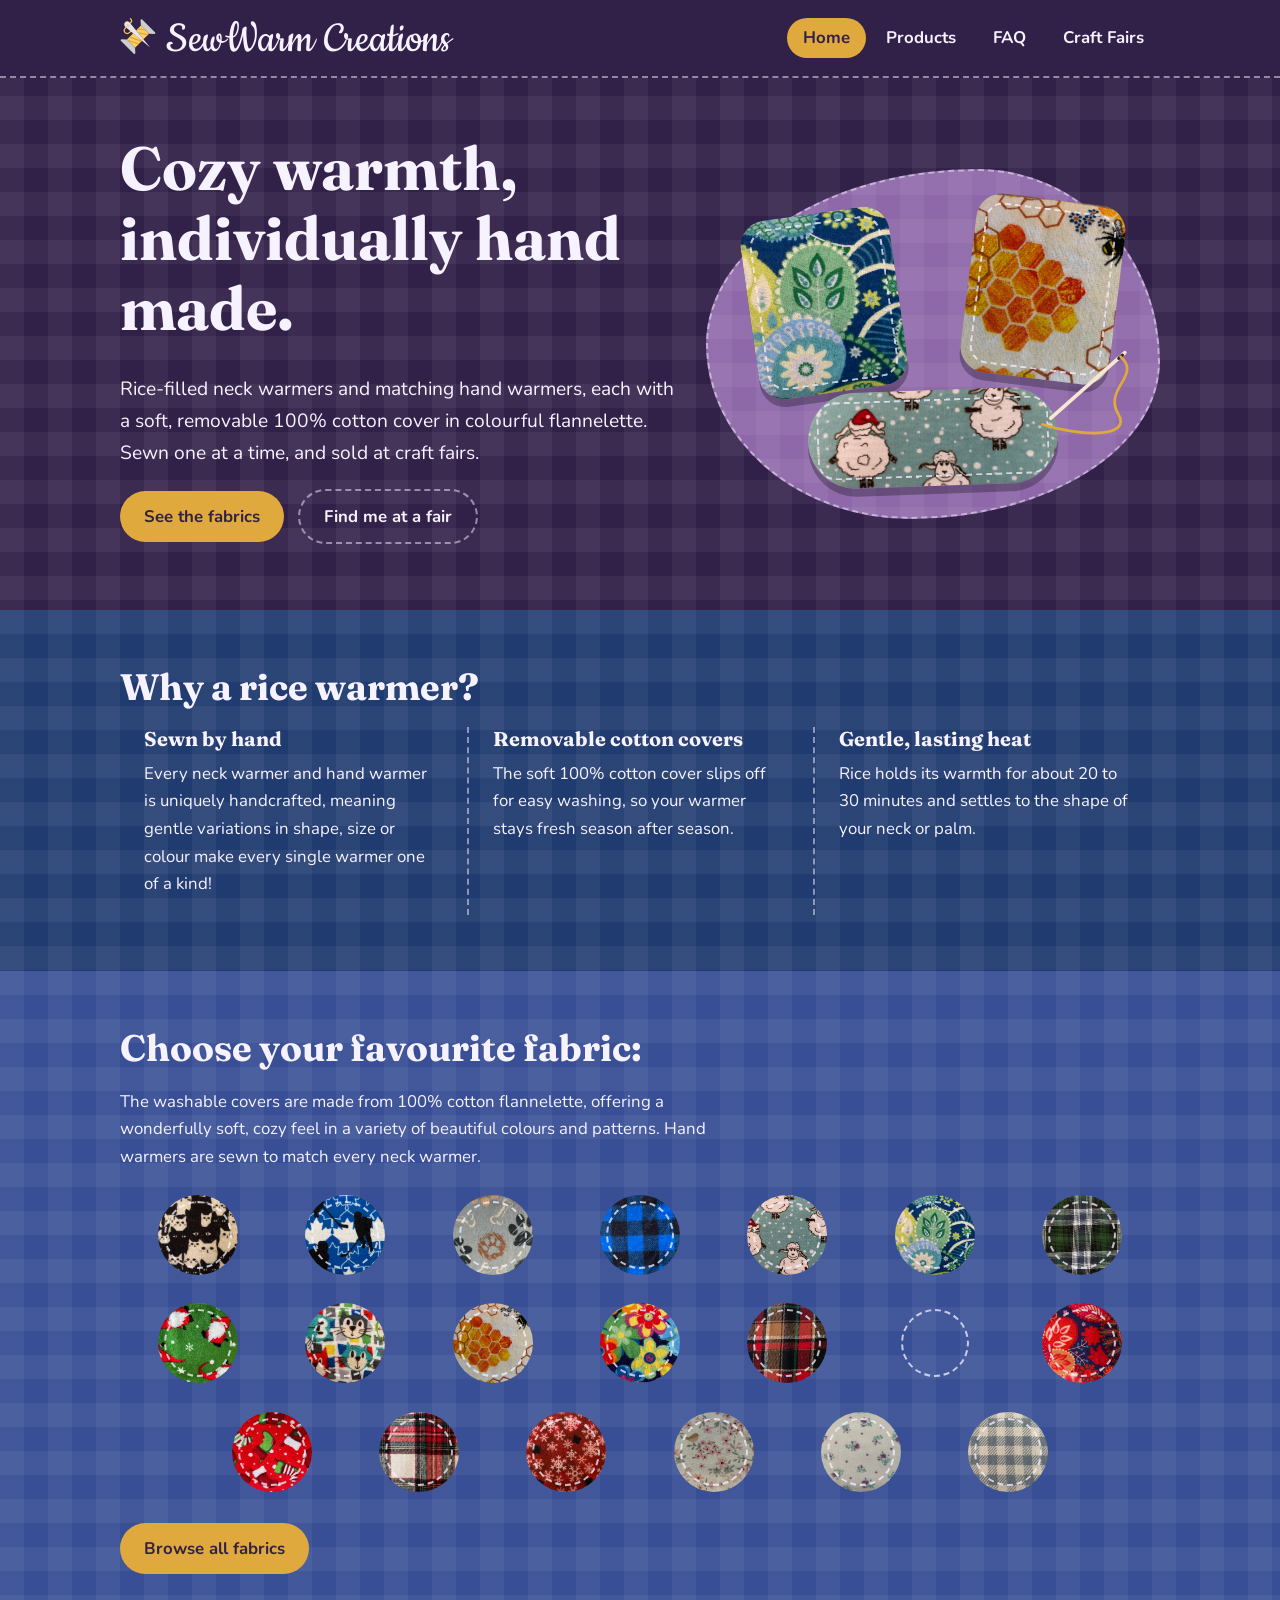
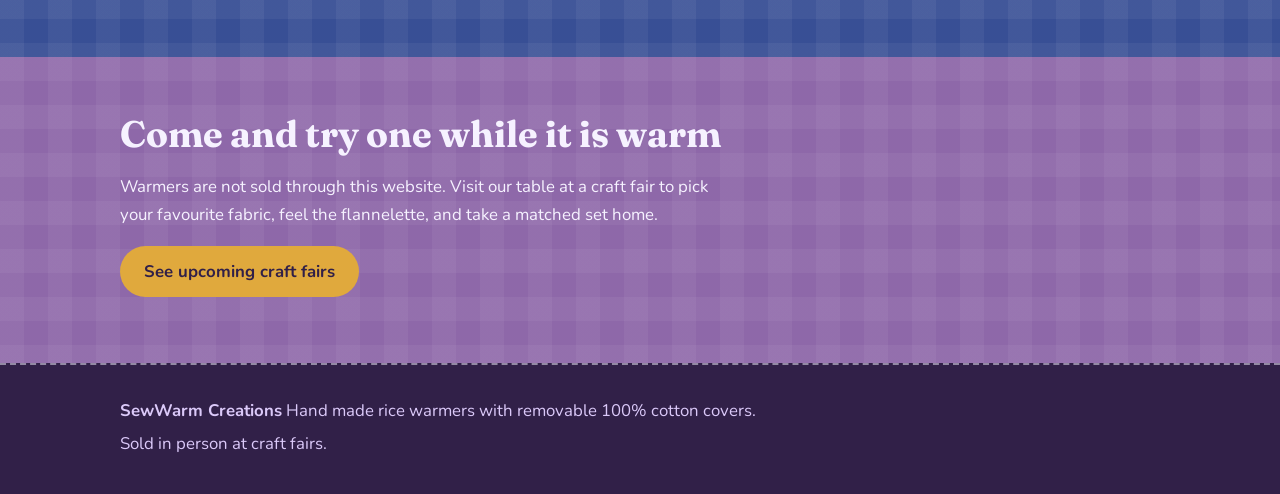
==== index.html @ 92524a3e "Setup" ====
<!DOCTYPE html>
<html lang="en">
<head>
<meta charset="utf-8">
<meta name="viewport" content="width=device-width, initial-scale=1">
<title>SewWarm Creations | Hand Sewn Neck and Hand Warmers</title>
<meta name="description" content="Hand sewn rice-filled neck warmers and matching hand warmers with removable 100% cotton flannelette covers, sold at craft fairs.">
<link rel="preconnect" href="https://fonts.googleapis.com">
<link href="https://fonts.googleapis.com/css2?family=Cookie&family=Fraunces:opsz,wght@9..144,600;9..144,700&family=Nunito:wght@400;600;700&display=swap" rel="stylesheet">
<link rel="stylesheet" href="styles.css">
</head>
<body>
<header><div class="wrap">
  <a class="brand" href="index.html"><i></i>SewWarm Creations</a>
  <nav aria-label="Main">
    <a href="index.html" aria-current="page">Home</a><a href="products.html">Products</a><a href="faq.html">FAQ</a><a href="fairs.html">Craft Fairs</a>
  </nav>
</div></header>

<main>
  <div class="wrap hero">
    <div>
      <h1>Cozy warmth, individually hand made.</h1>
      <p class="lead">Rice-filled neck warmers and matching hand warmers, each with a soft, removable 100% cotton cover in colourful flannelette. Sewn one at a time, and sold at craft fairs.</p>
      <a class="btn" href="products.html">See the fabrics</a>
      <a class="btn alt" href="fairs.html">Find me at a fair</a>
    </div>
    <div class="cluster" aria-hidden="true">
      <div class="bag f-floral p1"></div>
      <div class="bag f-plaid p2"></div>
      <div class="bag f-gingham p3"></div>
      <svg class="needle" viewBox="0 0 120 120"><line x1="28" y1="100" x2="98" y2="18" stroke="#f6e7d2" stroke-width="4" stroke-linecap="round"/><ellipse cx="94" cy="23" rx="2" ry="4.5" transform="rotate(40 94 23)" fill="#33201f"/><path d="M94 23C120 40 80 60 100 85S60 115 20 108" fill="none" stroke="#e0a93d" stroke-width="3" stroke-linecap="round"/></svg>
    </div>
  </div>

  <div class="band a"><div class="wrap">
    <h2>Why a rice warmer?</h2>
    <div class="cols">
      <div><h3>Sewn by hand</h3><p>Every neck warmer and hand warmer is uniquely handcrafted, meaning gentle variations in shape, size or colour make every single warmer one of a kind!</p></div>
      <div><h3>Removable cotton covers</h3><p>The soft 100% cotton cover slips off for easy washing, so your warmer stays fresh season after season.</p></div>
      <div><h3>Gentle, lasting heat</h3><p>Rice holds its warmth for about 20 to 30 minutes and settles to the shape of your neck or palm.</p></div>
    </div>
  </div></div>

  <div class="band b"><div class="wrap">
    <h2>Choose your favourite fabric:</h2>
    <p>The washable covers are made from 100% cotton flannelette, offering a wonderfully soft, cozy feel in a variety of beautiful colours and patterns. Hand warmers are sewn to match every neck warmer.</p>
    <ul class="swatches">
      <li><div class="sw" style="background-image: url('images/product/Black_White_Cats/Black_White_Cats_Pattern.JPEG')"></div></li>
      <li><div class="sw" style="background-image: url('images/product/Blue_Canada_Hockey/Blue_Canada_Hockey_Pattern.JPEG')"></div></li>
      <li><div class="sw" style="background-image: url('images/product/Blue_Dog_Prints/Blue_Dog_Prints_Pattern.JPEG')"></div></li>
      <li><div class="sw" style="background-image: url('images/product/Blue_Plaid/Blue_Plaid_Pattern.JPEG')"></div></li>
      <li><div class="sw" style="background-image: url('images/product/Christmas_Sheep/Christmas_Sheep_Pattern.JPEG')"></div></li>
      <li><div class="sw" style="background-image: url('images/product/Green_Floral_Paisley/Green_Floral_Paisley_Pattern.JPEG')"></div></li>
      <li><div class="sw" style="background-image: url('images/product/Green_Plaid/Green_Plaid_Pattern.JPEG')"></div></li>
      <li><div class="sw" style="background-image: url('images/product/Green_Santa_Gnomes/Green_Santa_Gnomes_Pattern.JPEG')"></div></li>
      <li><div class="sw" style="background-image: url('images/product/Grid_Cats/Grid_Cats_Pattern.JPEG')"></div></li>
      <li><div class="sw" style="background-image: url('images/product/Honeycomb_Bees/Honeycomb_Bees_Pattern.JPEG')"></div></li>
      <li><div class="sw" style="background-image: url('images/product/Rainbow_Flowers/Rainbow_Flowers_Pattern.JPEG')"></div></li>
      <li><div class="sw" style="background-image: url('images/product/Red_Black_Plaid/Red_Black_Plaid_Pattern.JPEG')"></div></li>
      <li><div class="sw" style="background-image: url('images/product/Red_Canada_Hockey/Red_Canada_Hockey_Pattern.JPEG')"></div></li>
      <li><div class="sw" style="background-image: url('images/product/Red_Floral_Paisley/Red_Floral_Paisley_Pattern.JPEG')"></div></li>
      <li><div class="sw" style="background-image: url('images/product/Red_Stockings/Red_Stockings_Pattern.JPEG')"></div></li>
      <li><div class="sw" style="background-image: url('images/product/Red_White_Plaid/Red_White_Plaid_Pattern.JPEG')"></div></li>
      <li><div class="sw" style="background-image: url('images/product/Red_White_Snowflakes/Red_White_Snowflakes_Pattern.JPEG')"></div></li>
      <li><div class="sw" style="background-image: url('images/product/Small_Pink_Flowers_Bird/Small_Pink_Flowers_Bird_Pattern.JPEG')"></div></li>
      <li><div class="sw" style="background-image: url('images/product/Small_Purple_Flowers/Small_Purple_Flowers_Pattern.JPEG')"></div></li>
      <li><div class="sw" style="background-image: url('images/product/White_Checkered/White_Checkered_Pattern.JPEG')"></div></li>
    </ul>
    <p style="margin-top:1.5rem"><a class="btn" href="products.html">Browse all fabrics</a></p>
  </div></div>

  <div class="band c"><div class="wrap">
    <h2>Come and try one while it is warm</h2>
    <p>Warmers are not sold through this website. Visit our table at a craft fair to pick your favourite fabric, feel the flannelette, and take a matched set home.</p>
    <a class="btn" href="fairs.html">See upcoming craft fairs</a>
  </div></div>
</main>

<footer><div class="wrap">
  <p><strong>SewWarm Creations</strong> Hand made rice warmers with removable 100% cotton covers.</p>
  <p>Sold in person at craft fairs.</p>
</div></footer>
</body>
</html>
---- styles.css ----
/* SewWarm Creations: shared styles. Gingham background, stitched edges, warm dark palette. */
:root {
  --bg: #312048;
  --ink: #f6f2ff;
  --muted: #dbc9f9;
  --paper: #dbc9f9;
  --ink-d: #312048;
  --rust: #384f95;
  --mustard: #e0a93d;
  --plum: #203b6f;
  --forest: #384f95;
  --teal: #203b6f;
  --rose: #bc7ebf;
  --stitch: rgba(246, 242, 255, .5);
  --stitch-d: rgba(49, 32, 72, .45);
  --btn: #e0a93d;
  --btn-ink: #312048;
  --flower: url("data:image/svg+xml,%3Csvg xmlns='http://www.w3.org/2000/svg' viewBox='0 0 40 40'%3E%3Cg fill='%23f4b896'%3E%3Ccircle cx='20' cy='9' r='6'/%3E%3Ccircle cx='31' cy='17' r='6'/%3E%3Ccircle cx='27' cy='30' r='6'/%3E%3Ccircle cx='13' cy='30' r='6'/%3E%3Ccircle cx='9' cy='17' r='6'/%3E%3C/g%3E%3Ccircle cx='20' cy='20' r='4.5' fill='%23e0a93d'/%3E%3C/svg%3E");
}

*,
*::before,
*::after {
  box-sizing: border-box
}

html {
  scroll-behavior: smooth
}

body {
  margin: 0;
  color: var(--ink);
  font: 400 1.05rem/1.65 Nunito, system-ui, sans-serif;
  background-color: var(--bg);
  background-image: linear-gradient(90deg, rgba(246, 242, 255, .05) 50%, transparent 50%), linear-gradient(rgba(246, 242, 255, .05) 50%, transparent 50%);
  background-size: 48px 48px
}

h1,
h2,
h3 {
  font-family: Fraunces, Georgia, serif;
  line-height: 1.15;
  margin: 0 0 .5em;
  font-weight: 700
}

h1 {
  font-size: clamp(2.3rem, 6vw, 3.8rem)
}

h2 {
  font-size: clamp(1.6rem, 3.5vw, 2.3rem)
}

h3 {
  font-size: 1.25rem
}

p {
  margin: 0 0 1em;
  max-width: 62ch
}

a {
  color: inherit
}

a:focus-visible,
summary:focus-visible {
  outline: 3px solid var(--btn);
  outline-offset: 3px;
  border-radius: 6px
}

.wrap {
  max-width: 1080px;
  margin: 0 auto;
  padding: 0 1.25rem
}

.band {
  padding: 3.5rem 0
}

.a {
  background-color: #203b6f
}

.b {
  background-color: #384f95
}

.c {
  background-color: #8e68a9
}

.d {
  background-color: #203b6f
}

.e {
  background-color: #384f95
}

.band,
.cluster {
  background-image: linear-gradient(90deg, rgba(246, 242, 255, .05) 50%, transparent 50%), linear-gradient(rgba(246, 242, 255, .05) 50%, transparent 50%);
  background-size: 48px 48px
}

.lead {
  font-size: 1.2rem
}

.note {
  font-size: .95rem;
  color: var(--muted)
}

/* header, footer */
header {
  position: sticky;
  top: 0;
  z-index: 5;
  background-color: var(--bg);
  border-bottom: 2px dashed var(--stitch)
}

header .wrap {
  display: flex;
  flex-wrap: wrap;
  align-items: center;
  justify-content: space-between;
  gap: .5rem 1.5rem;
  padding-top: .8rem;
  padding-bottom: .8rem
}

.brand {
  font: 400 2.975rem/1 Cookie, cursive;
  text-decoration: none;
  display: flex;
  align-items: center;
  gap: .6rem;
  padding-top: 3px;
  transform: translateY(0px); /* moves logo text up and down in header */
}

.brand i {
  width: 36px;
  height: 36px;
  background: url("images/thread-material.svg") center/contain no-repeat;
  display: block;
  flex: 0 0 36px;
  transform: translateY(-4px); /* moves thread pic up and down in header */
}

nav {
  display: flex;
  flex-wrap: wrap;
  gap: .3rem
}

nav a {
  text-decoration: none;
  font-weight: 700;
  padding: .4rem 1rem;
  border-radius: 999px
}

nav a:hover {
  background: rgba(246, 242, 255, .12)
}

nav a[aria-current="page"] {
  background: var(--mustard);
  color: var(--btn-ink)
}

footer {
  border-top: 2px dashed var(--stitch);
  padding: 2rem 0;
  color: var(--muted);
  background-color: var(--bg)
}

footer p {
  margin: 0 0 .3em;
  max-width: none
}

/* buttons */
.btn {
  display: inline-block;
  text-decoration: none;
  font-weight: 700;
  padding: .75rem 1.5rem;
  border-radius: 999px;
  background: var(--btn);
  color: var(--btn-ink);
  margin: 0 .6rem .6rem 0
}

.btn:hover {
  background: #efbb55
}

.btn.alt {
  background: transparent;
  color: var(--ink);
  border: 2px dashed var(--stitch)
}

/* fabric patterns */
.f-floral {
  background: url("images/product/Green_Floral_Paisley/Green_Floral_Paisley_Pattern.JPEG") center/cover no-repeat
}

.f-plaid {
  background: url("images/product/Honeycomb_Bees/Honeycomb_Bees_Pattern.JPEG") center/cover no-repeat
}

.f-gingham {
  background: url("images/product/Christmas_Sheep/Christmas_Sheep_Pattern.JPEG") center/cover no-repeat
}

.f-bloom {
  background: url("images/product/Small_Pink_Flowers_Bird/Small_Pink_Flowers_Bird_Pattern_1.JPEG") center/cover no-repeat
}

.f-stripe {
  background: url("images/product/Red_White_Plaid/Red_White_Plaid_Pattern_1.JPEG") center/cover no-repeat
}

.f-dots {
  background: url("images/product/Blue_Dog_Prints/Blue_Dog_Prints_Pattern.JPEG") center/cover no-repeat
}

/* sewn bags: the stitched edge is the repeated motif */
.bag {
  position: relative;
  border-radius: 26px;
  box-shadow: 0 8px 0 rgba(0, 0, 0, .28)
}

.bag::after {
  content: "";
  position: absolute;
  inset: 9px;
  border: 2px dashed rgba(246, 242, 255, .75);
  border-radius: 18px
}

/* home hero */
.hero {
  display: grid;
  grid-template-columns: 1.1fr .9fr;
  gap: 2rem;
  align-items: center;
  padding: 3.5rem 1.25rem
}

.cluster {
  position: relative;
  height: 350px;
  background-color: #8e68a9;
  border: 2px dashed var(--stitch);
  border-radius: 60% 40% 55% 45%/50% 55% 45% 50%
}

.cluster .bag {
  position: absolute
}

.p1 {
  width: 150px;
  height: 180px;
  left: 9%;
  top: 12%;
  transform: rotate(-8deg)
}

.p2 {
  width: 150px;
  height: 180px;
  right: 9%;
  top: 8%;
  transform: rotate(7deg)
}

.p3 {
  width: 250px;
  height: 96px;
  left: 50%;
  bottom: 9%;
  margin-left: -125px;
  transform: rotate(-2deg);
  border-radius: 48px
}

.needle {
  position: absolute;
  right: 4%;
  bottom: 22%;
  width: 110px;
  transform: rotate(8deg)
}

.cols {
  display: grid;
  grid-template-columns: repeat(auto-fit, minmax(230px, 1fr))
}

.cols>div {
  padding: 0 1.5rem
}

.cols>div+div {
  border-left: 2px dashed var(--stitch)
}

.swatches {
  display: flex;
  flex-wrap: wrap;
  justify-content: center;
  gap: 1.4rem;
  margin: 1.5rem 0 0;
  padding: 0;
  list-style: none
}

.swatches li {
  flex: 0 1 125px;
  max-width: 125px;
  text-align: center;
  font-size: .9rem;
  font-weight: 600
}

.sw {
  width: 80px;
  height: 80px;
  border-radius: 50%;
  position: relative;
  margin: 0 auto .4rem;
  background-position: center;
  background-size: cover;
  background-repeat: no-repeat
}

.sw::after {
  content: "";
  position: absolute;
  inset: 6px;
  border: 2px dashed rgba(246, 242, 255, .75);
  border-radius: 50%
}

/* products */
.grid {
  display: grid;
  grid-template-columns: repeat(auto-fit, minmax(270px, 1fr));
  gap: 1.6rem;
  padding: 2.5rem 0 3.5rem
}

.card {
  background: var(--paper);
  color: var(--ink-d);
  border: 2px dashed var(--stitch-d);
  border-radius: 20px;
  overflow: hidden;
  display: flex;
  flex-direction: column
}

.fab {
  padding: 1rem;
  background-position: center;
  background-size: cover;
  background-repeat: no-repeat
}

.slots {
  display: grid;
  grid-template-columns: repeat(auto-fit, minmax(110px, 1fr));
  gap: .7rem
}

.slot {
  aspect-ratio: 1;
  background: var(--paper);
  border: 2px dashed var(--stitch-d);
  border-radius: 14px;
  display: grid;
  place-items: center;
  text-align: center;
  padding: .4rem;
  font-size: .85rem;
  font-weight: 700;
  overflow: hidden;
  color: var(--ink);
  text-shadow: 0 1px 4px #000, 0 0 8px #000;
  background-position: center;
  background-size: cover;
  background-repeat: no-repeat
}

.slot img {
  width: 100%;
  height: 100%;
  object-fit: cover;
  display: block
}

.card .body {
  padding: 1rem 1.3rem 1.3rem
}

.card .body p {
  margin: 0
}

/* fairs */
.fairs {
  list-style: none;
  margin: 0;
  padding: 2.5rem 0 3rem;
  display: grid;
  gap: 1.1rem
}

.fair {
  display: grid;
  grid-template-columns: 90px 1fr auto;
  gap: 1.3rem;
  align-items: center;
  background: var(--paper);
  color: var(--ink-d);
  border: 2px dashed var(--stitch-d);
  border-radius: 20px;
  padding: 1.1rem 1.3rem
}

.fair h3 {
  margin: 0 0 .2em
}

.fair p {
  margin: 0
}

.fair .note {
  color: #203b6f
}

.fair.next {
  border-style: solid;
  border-color: var(--rust)
}

.date {
  background: var(--c);
  color: var(--ink);
  border-radius: 18px;
  text-align: center;
  padding: .6rem 0;
  font-weight: 700;
  line-height: 1.2
}

.date b {
  display: block;
  font: 700 2rem Fraunces, Georgia, serif
}

.badge {
  background: var(--mustard);
  color: var(--btn-ink);
  font-weight: 700;
  border-radius: 999px;
  padding: .25rem .9rem;
  font-size: .9rem
}

/* FAQ + care */
.steps {
  counter-reset: s;
  display: grid;
  grid-template-columns: repeat(auto-fit, minmax(230px, 1fr));
  gap: 1.5rem;
  list-style: none;
  padding: 0;
  margin: 1.5rem 0 1rem
}

.steps li {
  counter-increment: s;
  padding-left: 3.2rem;
  position: relative
}

.steps li::before {
  content: counter(s);
  position: absolute;
  left: 0;
  top: 0;
  width: 2.4rem;
  height: 2.4rem;
  border-radius: 50%;
  background: var(--mustard);
  color: var(--btn-ink);
  display: grid;
  place-items: center;
  font: 700 1.1rem Fraunces, Georgia, serif
}

.faq {
  padding: 2.5rem 0 3.5rem;
  max-width: 780px
}

details {
  background: var(--paper);
  color: var(--ink-d);
  border: 2px dashed var(--stitch-d);
  border-radius: 16px;
  margin-bottom: .8rem
}

summary {
  cursor: pointer;
  font-weight: 700;
  padding: 1rem 1.3rem;
  list-style: none;
  display: flex;
  justify-content: space-between;
  gap: 1rem
}

summary::-webkit-details-marker {
  display: none
}

summary::after {
  content: "+";
  font: 700 1.4rem/1 Fraunces, Georgia, serif;
  color: var(--rust)
}

details[open] summary::after {
  content: "\2013"
}

details p {
  padding: 0 1.3rem 1rem;
  margin: 0
}

@media(max-width:700px) {
  .hero {
    grid-template-columns: 1fr
  }

  .cols>div {
    padding: 1rem 0
  }

  .cols>div+div {
    border-left: 0;
    border-top: 2px dashed var(--stitch)
  }

  .fair {
    grid-template-columns: 76px 1fr
  }

  .badge {
    grid-column: 2;
    justify-self: start
  }
}
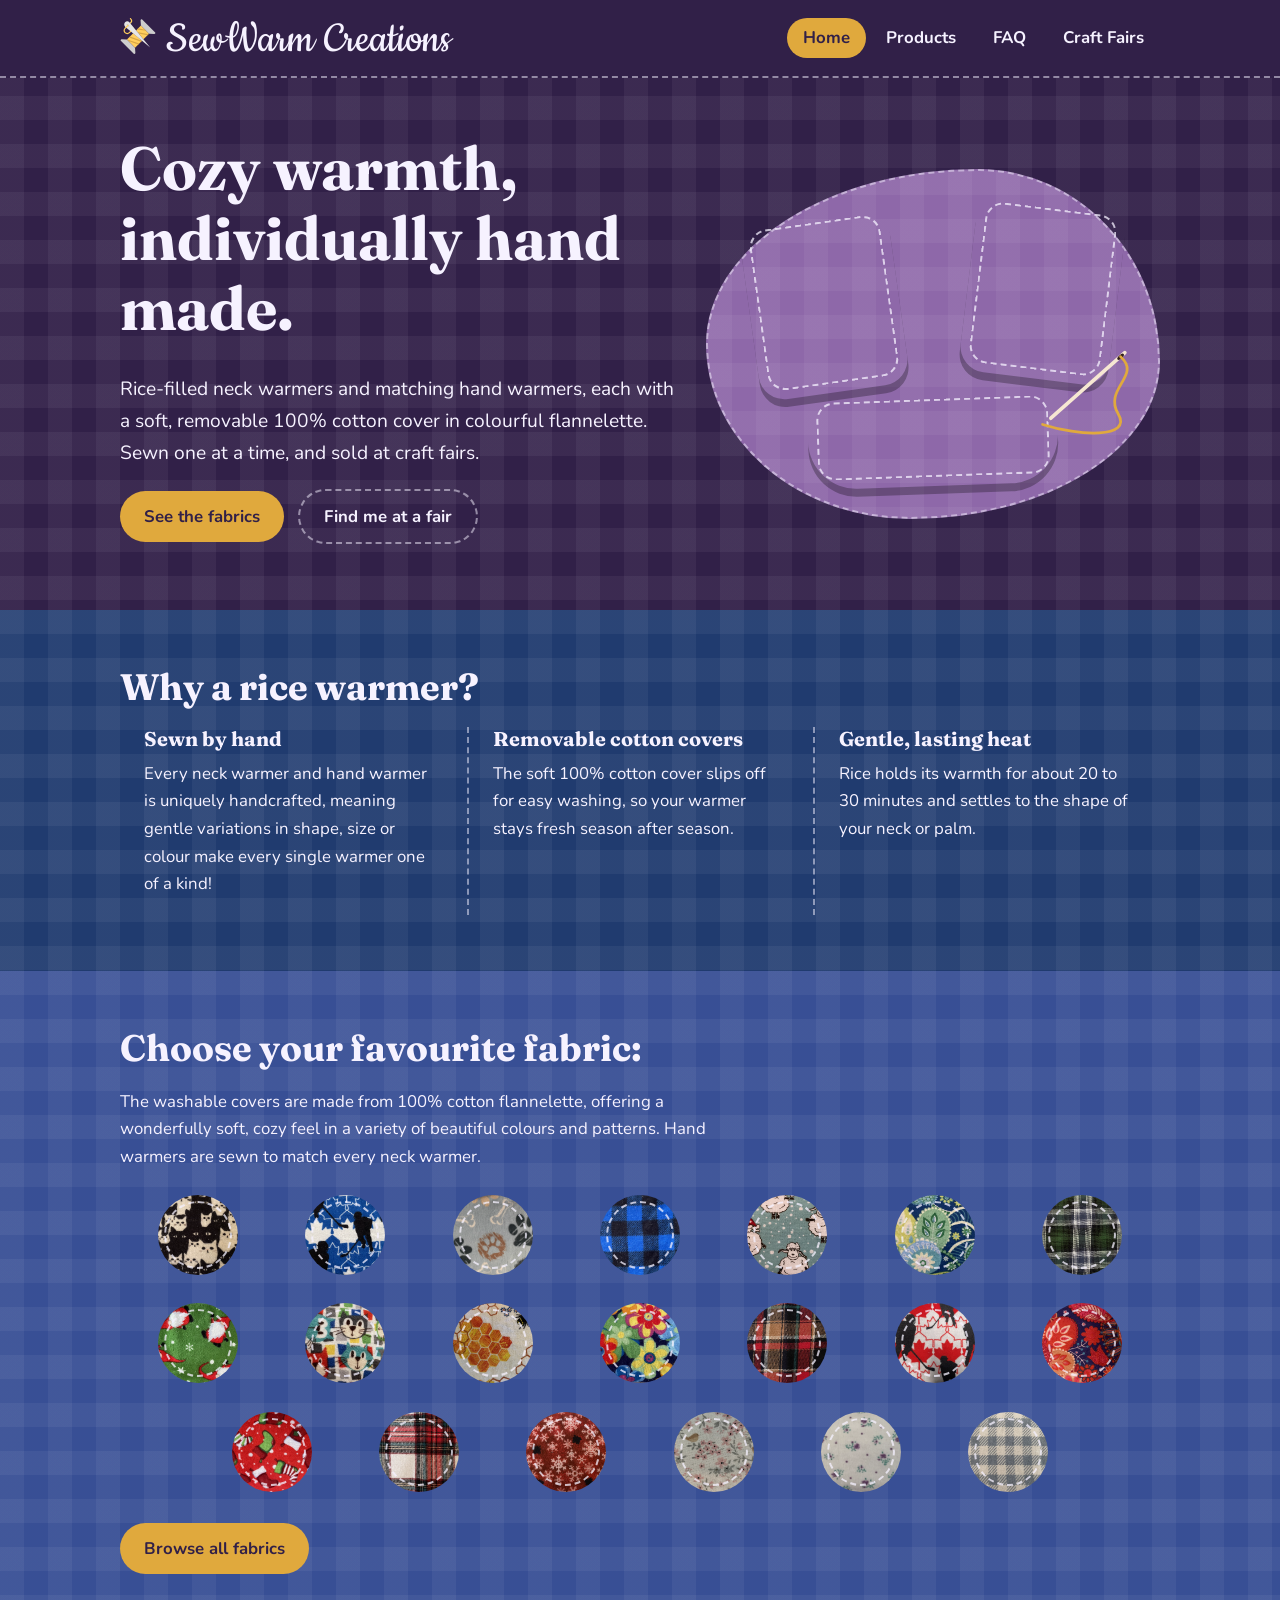
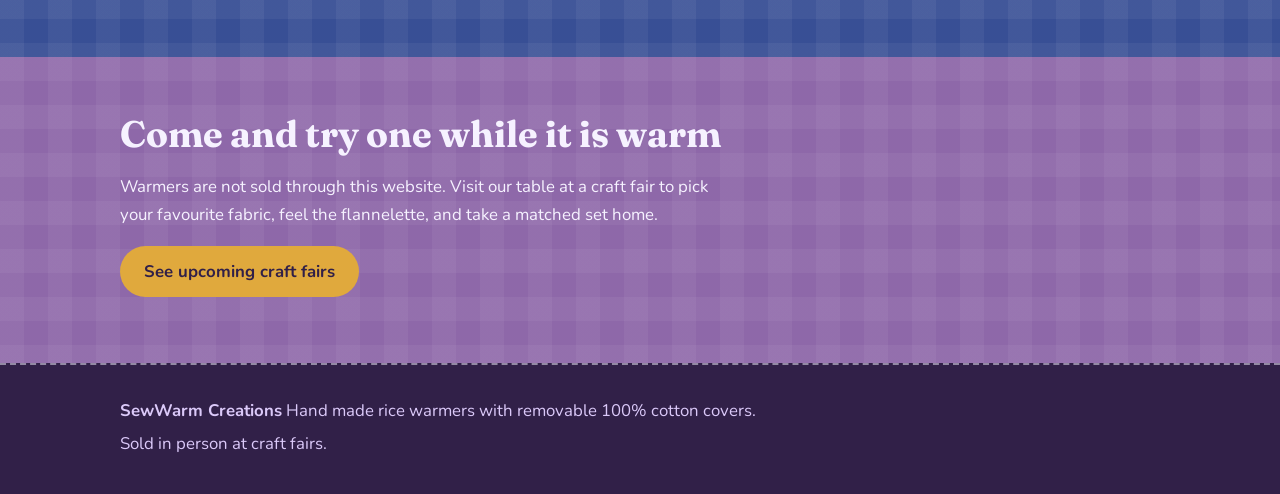
==== commit 291d6a79: "Change image properties for faster website loading" ====
--- a/index.html
+++ b/index.html
@@ -46,26 +46,26 @@
     <h2>Choose your favourite fabric:</h2>
     <p>The washable covers are made from 100% cotton flannelette, offering a wonderfully soft, cozy feel in a variety of beautiful colours and patterns. Hand warmers are sewn to match every neck warmer.</p>
     <ul class="swatches">
-      <li><div class="sw" style="background-image: url('images/product/Black_White_Cats/Black_White_Cats_Pattern.JPEG')"></div></li>
-      <li><div class="sw" style="background-image: url('images/product/Blue_Canada_Hockey/Blue_Canada_Hockey_Pattern.JPEG')"></div></li>
-      <li><div class="sw" style="background-image: url('images/product/Blue_Dog_Prints/Blue_Dog_Prints_Pattern.JPEG')"></div></li>
-      <li><div class="sw" style="background-image: url('images/product/Blue_Plaid/Blue_Plaid_Pattern.JPEG')"></div></li>
-      <li><div class="sw" style="background-image: url('images/product/Christmas_Sheep/Christmas_Sheep_Pattern.JPEG')"></div></li>
-      <li><div class="sw" style="background-image: url('images/product/Green_Floral_Paisley/Green_Floral_Paisley_Pattern.JPEG')"></div></li>
-      <li><div class="sw" style="background-image: url('images/product/Green_Plaid/Green_Plaid_Pattern.JPEG')"></div></li>
-      <li><div class="sw" style="background-image: url('images/product/Green_Santa_Gnomes/Green_Santa_Gnomes_Pattern.JPEG')"></div></li>
-      <li><div class="sw" style="background-image: url('images/product/Grid_Cats/Grid_Cats_Pattern.JPEG')"></div></li>
-      <li><div class="sw" style="background-image: url('images/product/Honeycomb_Bees/Honeycomb_Bees_Pattern.JPEG')"></div></li>
-      <li><div class="sw" style="background-image: url('images/product/Rainbow_Flowers/Rainbow_Flowers_Pattern.JPEG')"></div></li>
-      <li><div class="sw" style="background-image: url('images/product/Red_Black_Plaid/Red_Black_Plaid_Pattern.JPEG')"></div></li>
-      <li><div class="sw" style="background-image: url('images/product/Red_Canada_Hockey/Red_Canada_Hockey_Pattern.JPEG')"></div></li>
-      <li><div class="sw" style="background-image: url('images/product/Red_Floral_Paisley/Red_Floral_Paisley_Pattern.JPEG')"></div></li>
-      <li><div class="sw" style="background-image: url('images/product/Red_Stockings/Red_Stockings_Pattern.JPEG')"></div></li>
-      <li><div class="sw" style="background-image: url('images/product/Red_White_Plaid/Red_White_Plaid_Pattern.JPEG')"></div></li>
-      <li><div class="sw" style="background-image: url('images/product/Red_White_Snowflakes/Red_White_Snowflakes_Pattern.JPEG')"></div></li>
-      <li><div class="sw" style="background-image: url('images/product/Small_Pink_Flowers_Bird/Small_Pink_Flowers_Bird_Pattern.JPEG')"></div></li>
-      <li><div class="sw" style="background-image: url('images/product/Small_Purple_Flowers/Small_Purple_Flowers_Pattern.JPEG')"></div></li>
-      <li><div class="sw" style="background-image: url('images/product/White_Checkered/White_Checkered_Pattern.JPEG')"></div></li>
+      <li><div class="sw" style="background-image: url('images/product/Black_White_Cats/Black_White_Cats_Pattern.webp')"></div></li>
+      <li><div class="sw" style="background-image: url('images/product/Blue_Canada_Hockey/Blue_Canada_Hockey_Pattern.webp')"></div></li>
+      <li><div class="sw" style="background-image: url('images/product/Blue_Dog_Prints/Blue_Dog_Prints_Pattern.webp')"></div></li>
+      <li><div class="sw" style="background-image: url('images/product/Blue_Plaid/Blue_Plaid_Pattern.webp')"></div></li>
+      <li><div class="sw" style="background-image: url('images/product/Christmas_Sheep/Christmas_Sheep_Pattern.webp')"></div></li>
+      <li><div class="sw" style="background-image: url('images/product/Green_Floral_Paisley/Green_Floral_Paisley_Pattern.webp')"></div></li>
+      <li><div class="sw" style="background-image: url('images/product/Green_Plaid/Green_Plaid_Pattern.webp')"></div></li>
+      <li><div class="sw" style="background-image: url('images/product/Green_Santa_Gnomes/Green_Santa_Gnomes_Pattern.webp')"></div></li>
+      <li><div class="sw" style="background-image: url('images/product/Grid_Cats/Grid_Cats_Pattern.webp')"></div></li>
+      <li><div class="sw" style="background-image: url('images/product/Honeycomb_Bees/Honeycomb_Bees_Pattern.webp')"></div></li>
+      <li><div class="sw" style="background-image: url('images/product/Rainbow_Flowers/Rainbow_Flowers_Pattern.webp')"></div></li>
+      <li><div class="sw" style="background-image: url('images/product/Red_Black_Plaid/Red_Black_Plaid_Pattern.webp')"></div></li>
+      <li><div class="sw" style="background-image: url('images/product/Red_Canada_Hockey/Red_Canada_Hockey_Pattern.webp')"></div></li>
+      <li><div class="sw" style="background-image: url('images/product/Red_Floral_Paisley/Red_Floral_Paisley_Pattern.webp')"></div></li>
+      <li><div class="sw" style="background-image: url('images/product/Red_Stockings/Red_Stockings_Pattern.webp')"></div></li>
+      <li><div class="sw" style="background-image: url('images/product/Red_White_Plaid/Red_White_Plaid_Pattern.webp')"></div></li>
+      <li><div class="sw" style="background-image: url('images/product/Red_White_Snowflakes/Red_White_Snowflakes_Pattern.webp')"></div></li>
+      <li><div class="sw" style="background-image: url('images/product/Small_Pink_Flowers_Bird/Small_Pink_Flowers_Bird_Pattern.webp')"></div></li>
+      <li><div class="sw" style="background-image: url('images/product/Small_Purple_Flowers/Small_Purple_Flowers_Pattern.webp')"></div></li>
+      <li><div class="sw" style="background-image: url('images/product/White_Checkered/White_Checkered_Pattern.webp')"></div></li>
     </ul>
     <p style="margin-top:1.5rem"><a class="btn" href="products.html">Browse all fabrics</a></p>
   </div></div>
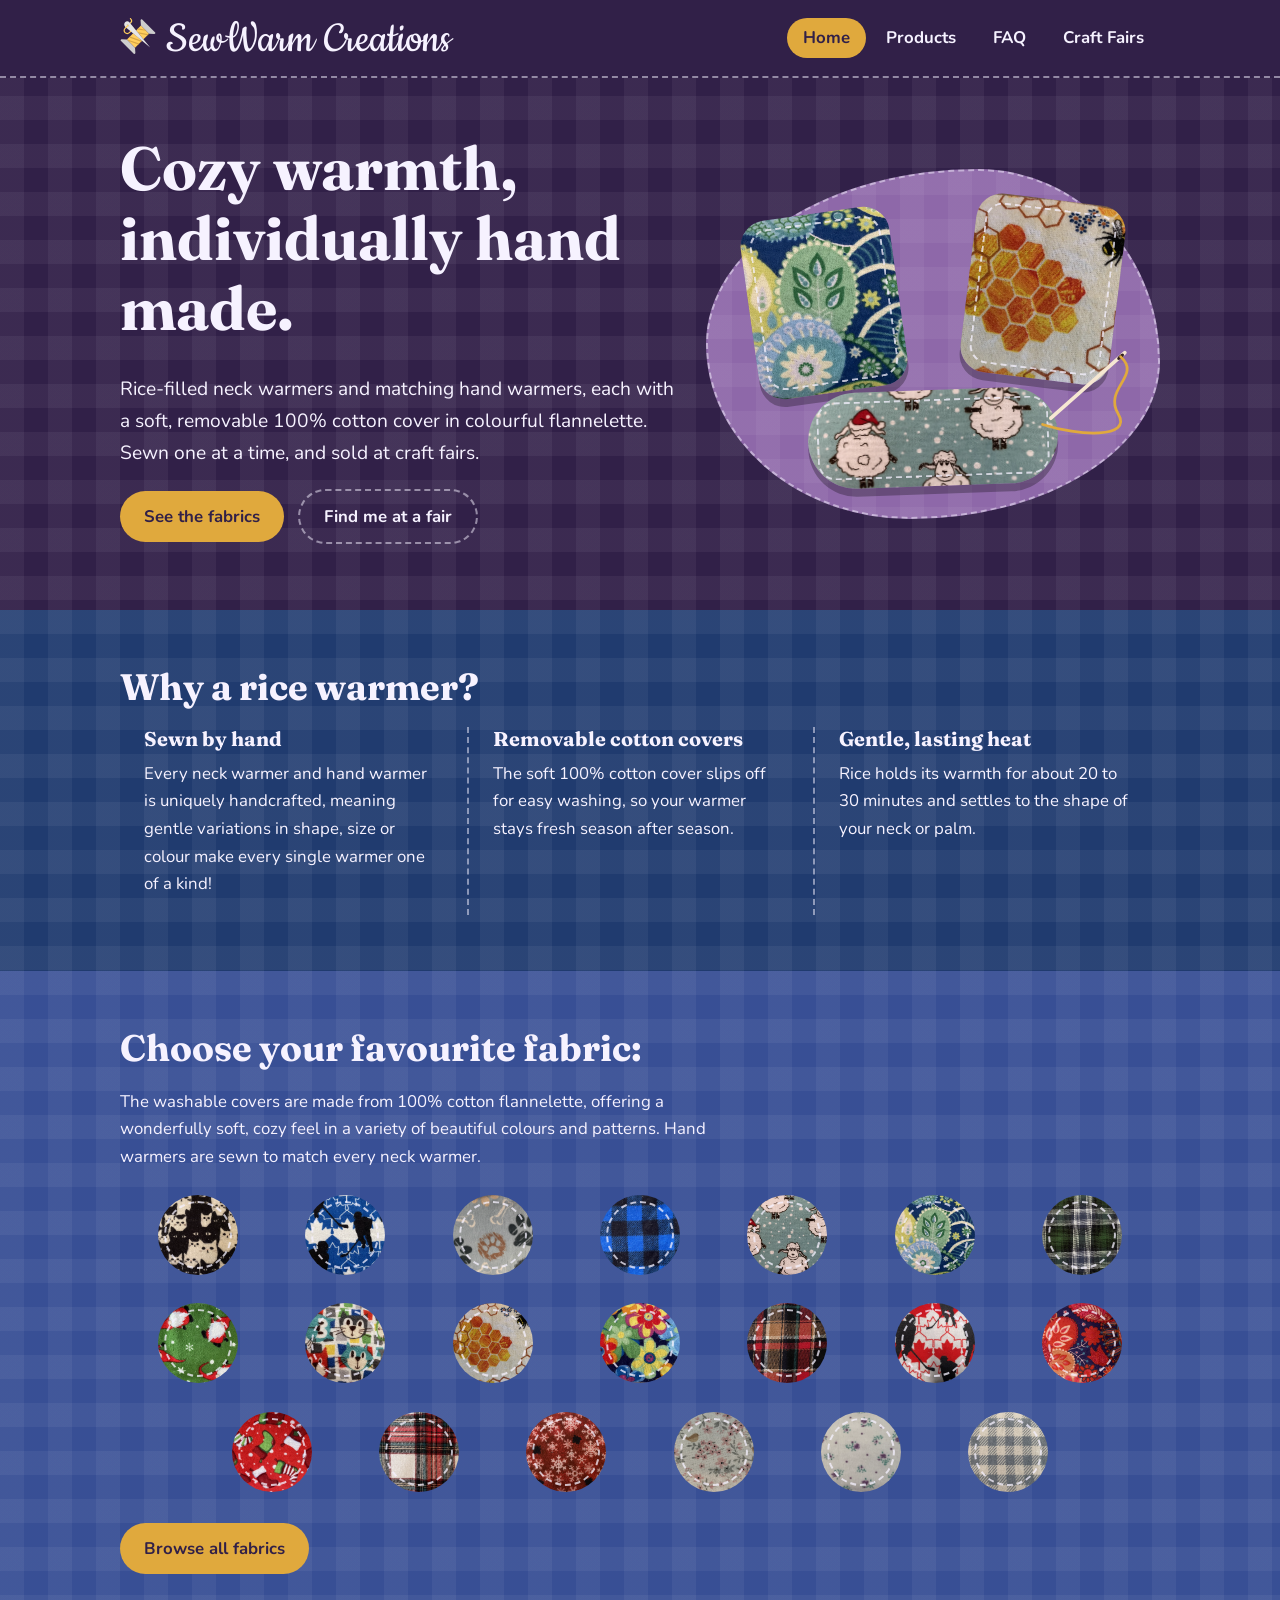
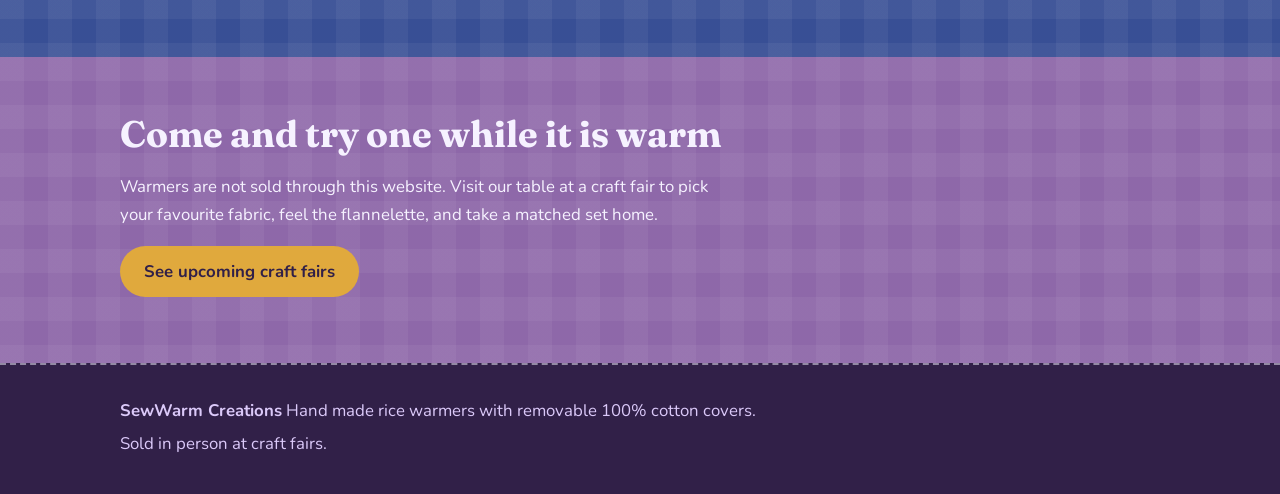
==== commit c36d9193: "add favicon" ====
--- a/index.html
+++ b/index.html
@@ -8,6 +8,7 @@
 <link rel="preconnect" href="https://fonts.googleapis.com">
 <link href="https://fonts.googleapis.com/css2?family=Cookie&family=Fraunces:opsz,wght@9..144,600;9..144,700&family=Nunito:wght@400;600;700&display=swap" rel="stylesheet">
 <link rel="stylesheet" href="styles.css">
+<link rel="icon" type="image/x-icon" href="/images/thread-material.svg">
 </head>
 <body>
 <header><div class="wrap">
--- a/styles.css
+++ b/styles.css
@@ -215,27 +215,27 @@
 
 /* fabric patterns */
 .f-floral {
-  background: url("images/product/Green_Floral_Paisley/Green_Floral_Paisley_Pattern.JPEG") center/cover no-repeat
+  background: url("images/product/Green_Floral_Paisley/Green_Floral_Paisley_Pattern.webp") center/cover no-repeat
 }
 
 .f-plaid {
-  background: url("images/product/Honeycomb_Bees/Honeycomb_Bees_Pattern.JPEG") center/cover no-repeat
+  background: url("images/product/Honeycomb_Bees/Honeycomb_Bees_Pattern.webp") center/cover no-repeat
 }
 
 .f-gingham {
-  background: url("images/product/Christmas_Sheep/Christmas_Sheep_Pattern.JPEG") center/cover no-repeat
+  background: url("images/product/Christmas_Sheep/Christmas_Sheep_Pattern.webp") center/cover no-repeat
 }
 
 .f-bloom {
-  background: url("images/product/Small_Pink_Flowers_Bird/Small_Pink_Flowers_Bird_Pattern_1.JPEG") center/cover no-repeat
+  background: url("images/product/Small_Pink_Flowers_Bird/Small_Pink_Flowers_Bird_Pattern_1.webp") center/cover no-repeat
 }
 
 .f-stripe {
-  background: url("images/product/Red_White_Plaid/Red_White_Plaid_Pattern_1.JPEG") center/cover no-repeat
+  background: url("images/product/Red_White_Plaid/Red_White_Plaid_Pattern_1.webp") center/cover no-repeat
 }
 
 .f-dots {
-  background: url("images/product/Blue_Dog_Prints/Blue_Dog_Prints_Pattern.JPEG") center/cover no-repeat
+  background: url("images/product/Blue_Dog_Prints/Blue_Dog_Prints_Pattern.webp") center/cover no-repeat
 }
 
 /* sewn bags: the stitched edge is the repeated motif */
